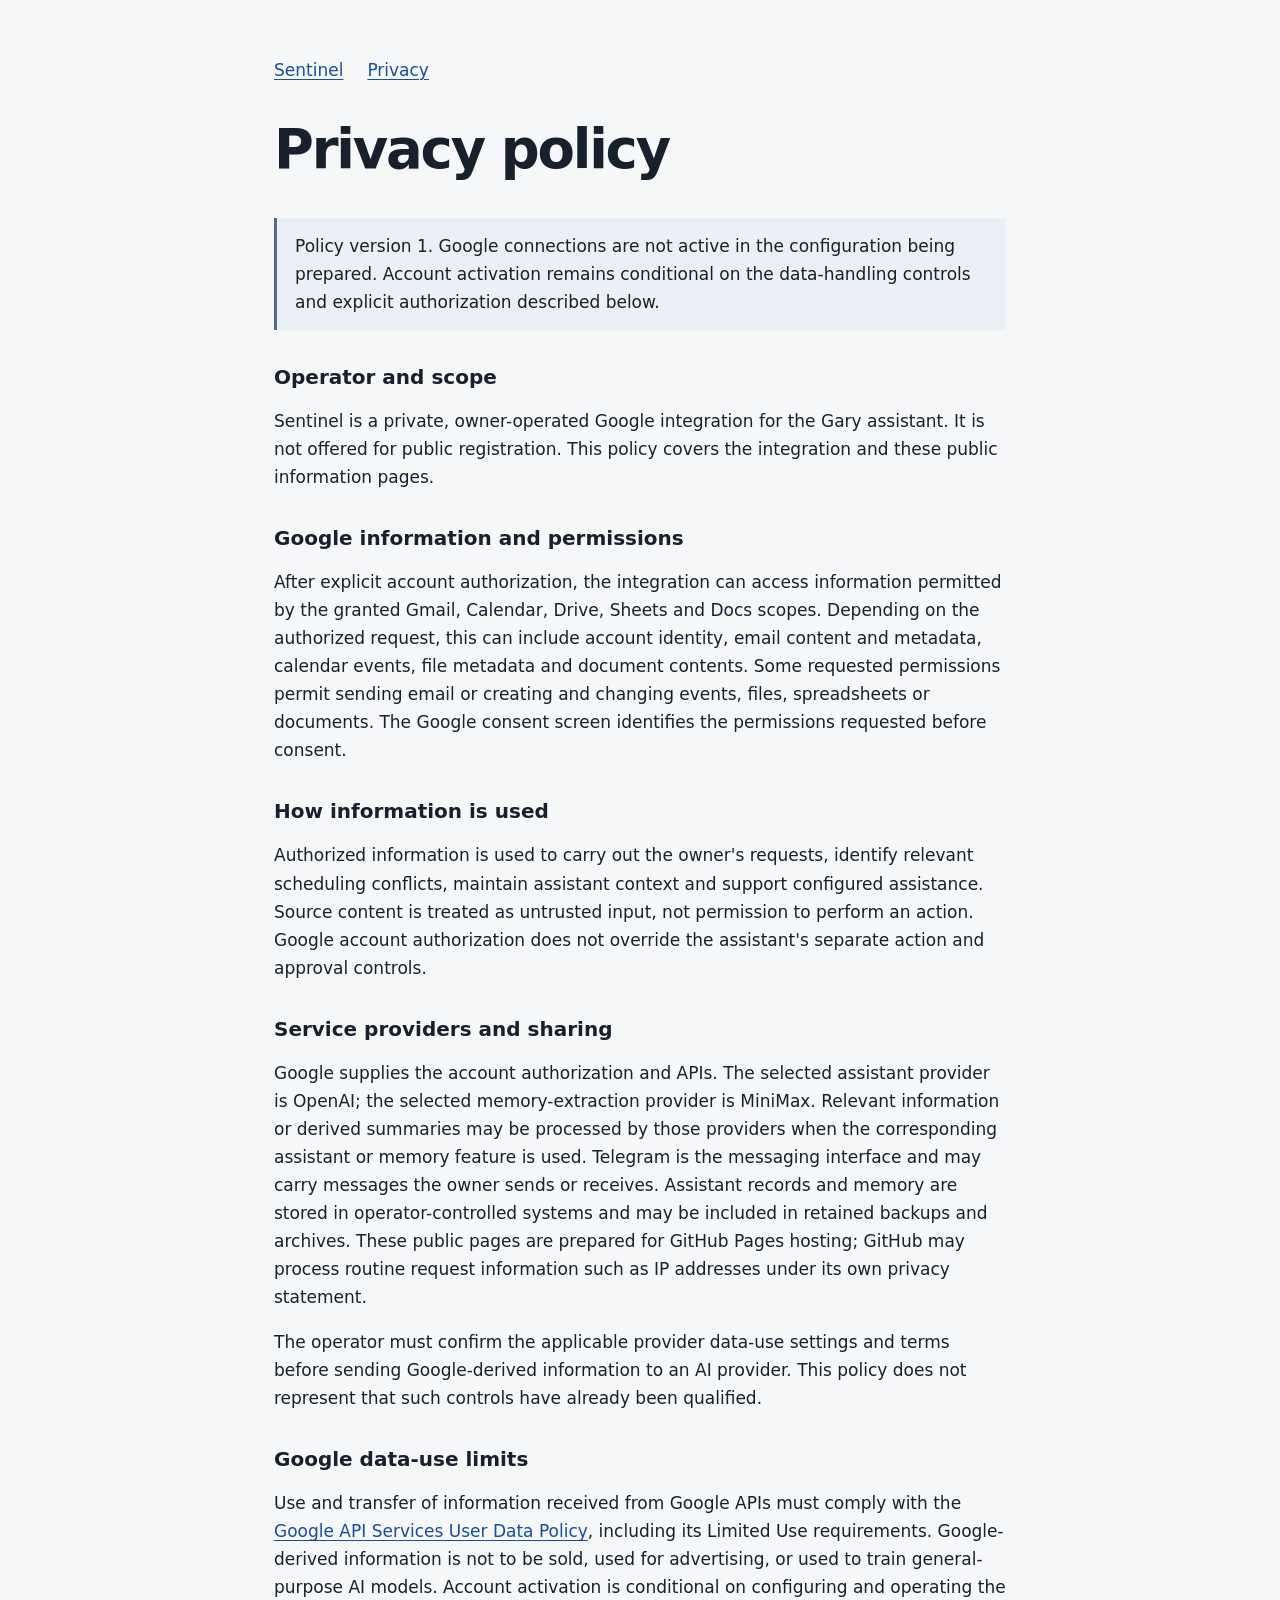
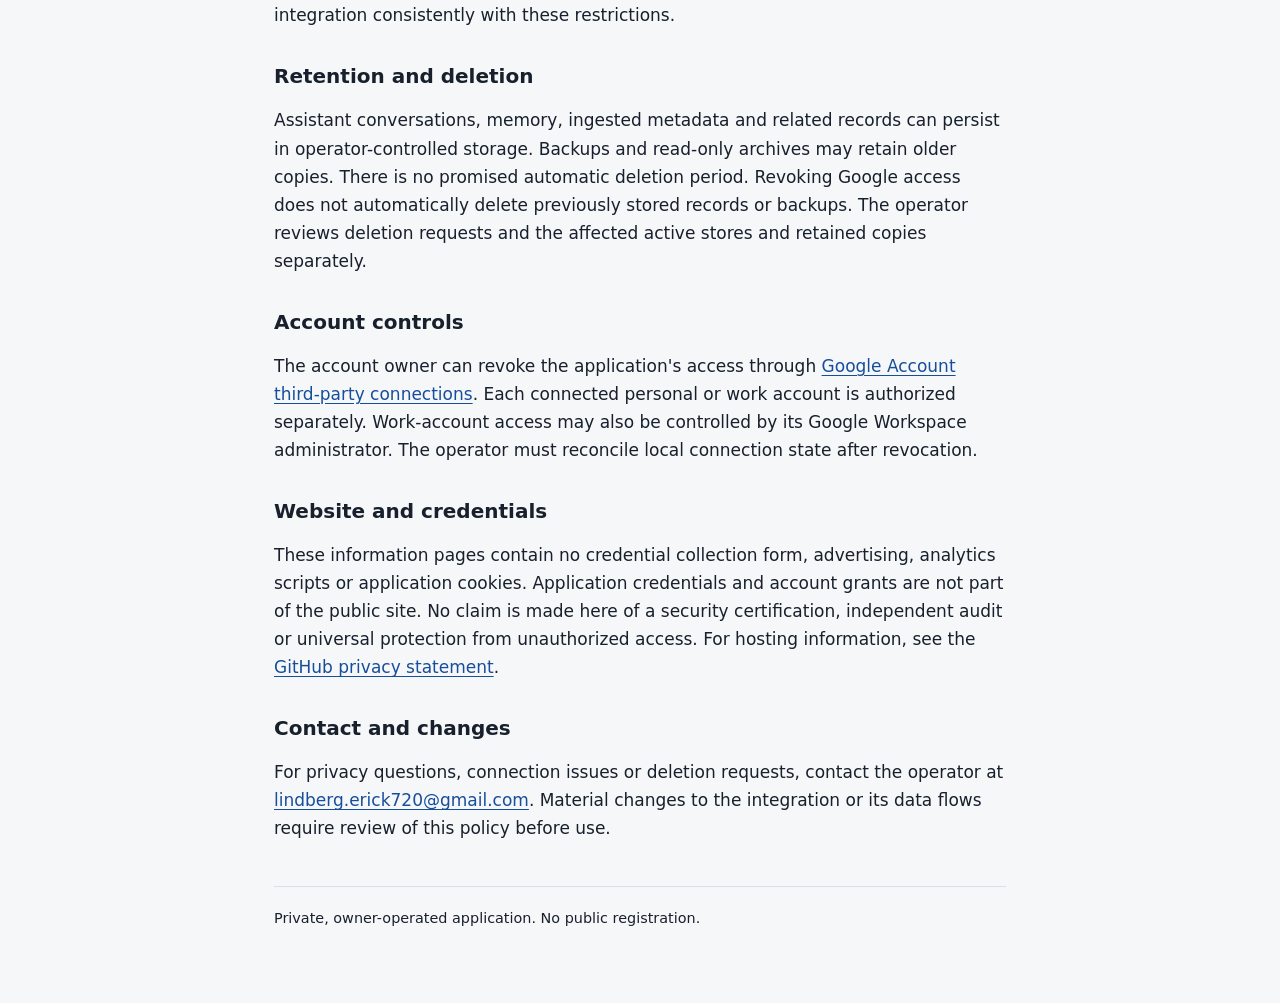
==== privacy/index.html @ 600de556 "Publish Sentinel application information and privacy policy" ====
<!doctype html>
<html lang="en">
<head>
<meta charset="utf-8">
<meta name="viewport" content="width=device-width,initial-scale=1">
<meta name="robots" content="noindex,follow">
<meta name="referrer" content="no-referrer">
<meta http-equiv="Content-Security-Policy" content="default-src &#39;none&#39;; style-src &#39;self&#39;; img-src &#39;self&#39;; base-uri &#39;none&#39;; form-action &#39;none&#39;">
<title>Sentinel — Privacy policy</title>
<link rel="stylesheet" href="../style.css">
</head>
<body>
<main>
<nav aria-label="Main navigation">
<a href="../">Sentinel</a>
<a href="./">Privacy</a>
</nav>
<h1>Privacy policy</h1>
<p class="note">Policy version 1. Google connections are not active in the configuration being prepared. Account activation remains conditional on the data-handling controls and explicit authorization described below.</p>
<h2>Operator and scope</h2>
<p>Sentinel is a private, owner-operated Google integration for the Gary assistant. It is not offered for public registration. This policy covers the integration and these public information pages.</p>
<h2>Google information and permissions</h2>
<p>After explicit account authorization, the integration can access information permitted by the granted Gmail, Calendar, Drive, Sheets and Docs scopes. Depending on the authorized request, this can include account identity, email content and metadata, calendar events, file metadata and document contents. Some requested permissions permit sending email or creating and changing events, files, spreadsheets or documents. The Google consent screen identifies the permissions requested before consent.</p>
<h2>How information is used</h2>
<p>Authorized information is used to carry out the owner's requests, identify relevant scheduling conflicts, maintain assistant context and support configured assistance. Source content is treated as untrusted input, not permission to perform an action. Google account authorization does not override the assistant's separate action and approval controls.</p>
<h2>Service providers and sharing</h2>
<p>Google supplies the account authorization and APIs. The selected assistant provider is OpenAI; the selected memory-extraction provider is MiniMax. Relevant information or derived summaries may be processed by those providers when the corresponding assistant or memory feature is used. Telegram is the messaging interface and may carry messages the owner sends or receives. Assistant records and memory are stored in operator-controlled systems and may be included in retained backups and archives. These public pages are prepared for GitHub Pages hosting; GitHub may process routine request information such as IP addresses under its own privacy statement.</p>
<p>The operator must confirm the applicable provider data-use settings and terms before sending Google-derived information to an AI provider. This policy does not represent that such controls have already been qualified.</p>
<h2>Google data-use limits</h2>
<p>Use and transfer of information received from Google APIs must comply with the <a href="https://developers.google.com/terms/api-services-user-data-policy">Google API Services User Data Policy</a>, including its Limited Use requirements. Google-derived information is not to be sold, used for advertising, or used to train general-purpose AI models. Account activation is conditional on configuring and operating the integration consistently with these restrictions.</p>
<h2>Retention and deletion</h2>
<p>Assistant conversations, memory, ingested metadata and related records can persist in operator-controlled storage. Backups and read-only archives may retain older copies. There is no promised automatic deletion period. Revoking Google access does not automatically delete previously stored records or backups. The operator reviews deletion requests and the affected active stores and retained copies separately.</p>
<h2>Account controls</h2>
<p>The account owner can revoke the application's access through <a href="https://myaccount.google.com/connections">Google Account third-party connections</a>. Each connected personal or work account is authorized separately. Work-account access may also be controlled by its Google Workspace administrator. The operator must reconcile local connection state after revocation.</p>
<h2>Website and credentials</h2>
<p>These information pages contain no credential collection form, advertising, analytics scripts or application cookies. Application credentials and account grants are not part of the public site. No claim is made here of a security certification, independent audit or universal protection from unauthorized access. For hosting information, see the <a href="https://docs.github.com/en/site-policy/privacy-policies/github-general-privacy-statement">GitHub privacy statement</a>.</p>
<h2>Contact and changes</h2>
<p>For privacy questions, connection issues or deletion requests, contact the operator at <a href="mailto:lindberg.erick720@gmail.com">lindberg.erick720@gmail.com</a>. Material changes to the integration or its data flows require review of this policy before use.</p>
<footer>Private, owner-operated application. No public registration.</footer>
</main>
</body>
</html>
---- style.css ----
*{box-sizing:border-box}body{margin:0;background:#f6f7f9;color:#17202c;font:17px/1.65 system-ui,-apple-system,BlinkMacSystemFont,"Segoe UI",sans-serif}main{max-width:780px;margin:0 auto;padding:56px 24px 72px}nav{display:flex;gap:24px;flex-wrap:wrap;margin-bottom:36px}a{color:#174e9c;text-underline-offset:3px}h1{font-size:clamp(2.2rem,7vw,3.4rem);line-height:1.12;letter-spacing:-.04em}h2{font-size:1.25rem;margin-top:34px;line-height:1.3}p,li{max-width:68ch}.note{padding:14px 18px;border-left:3px solid #536b87;background:#eaf0f6}footer{margin-top:44px;padding-top:20px;border-top:1px solid #d7dfe8;font-size:.9rem}a:focus-visible{outline:3px solid #d28b20;outline-offset:4px}@media(max-width:440px){main{padding:32px 20px 48px}}
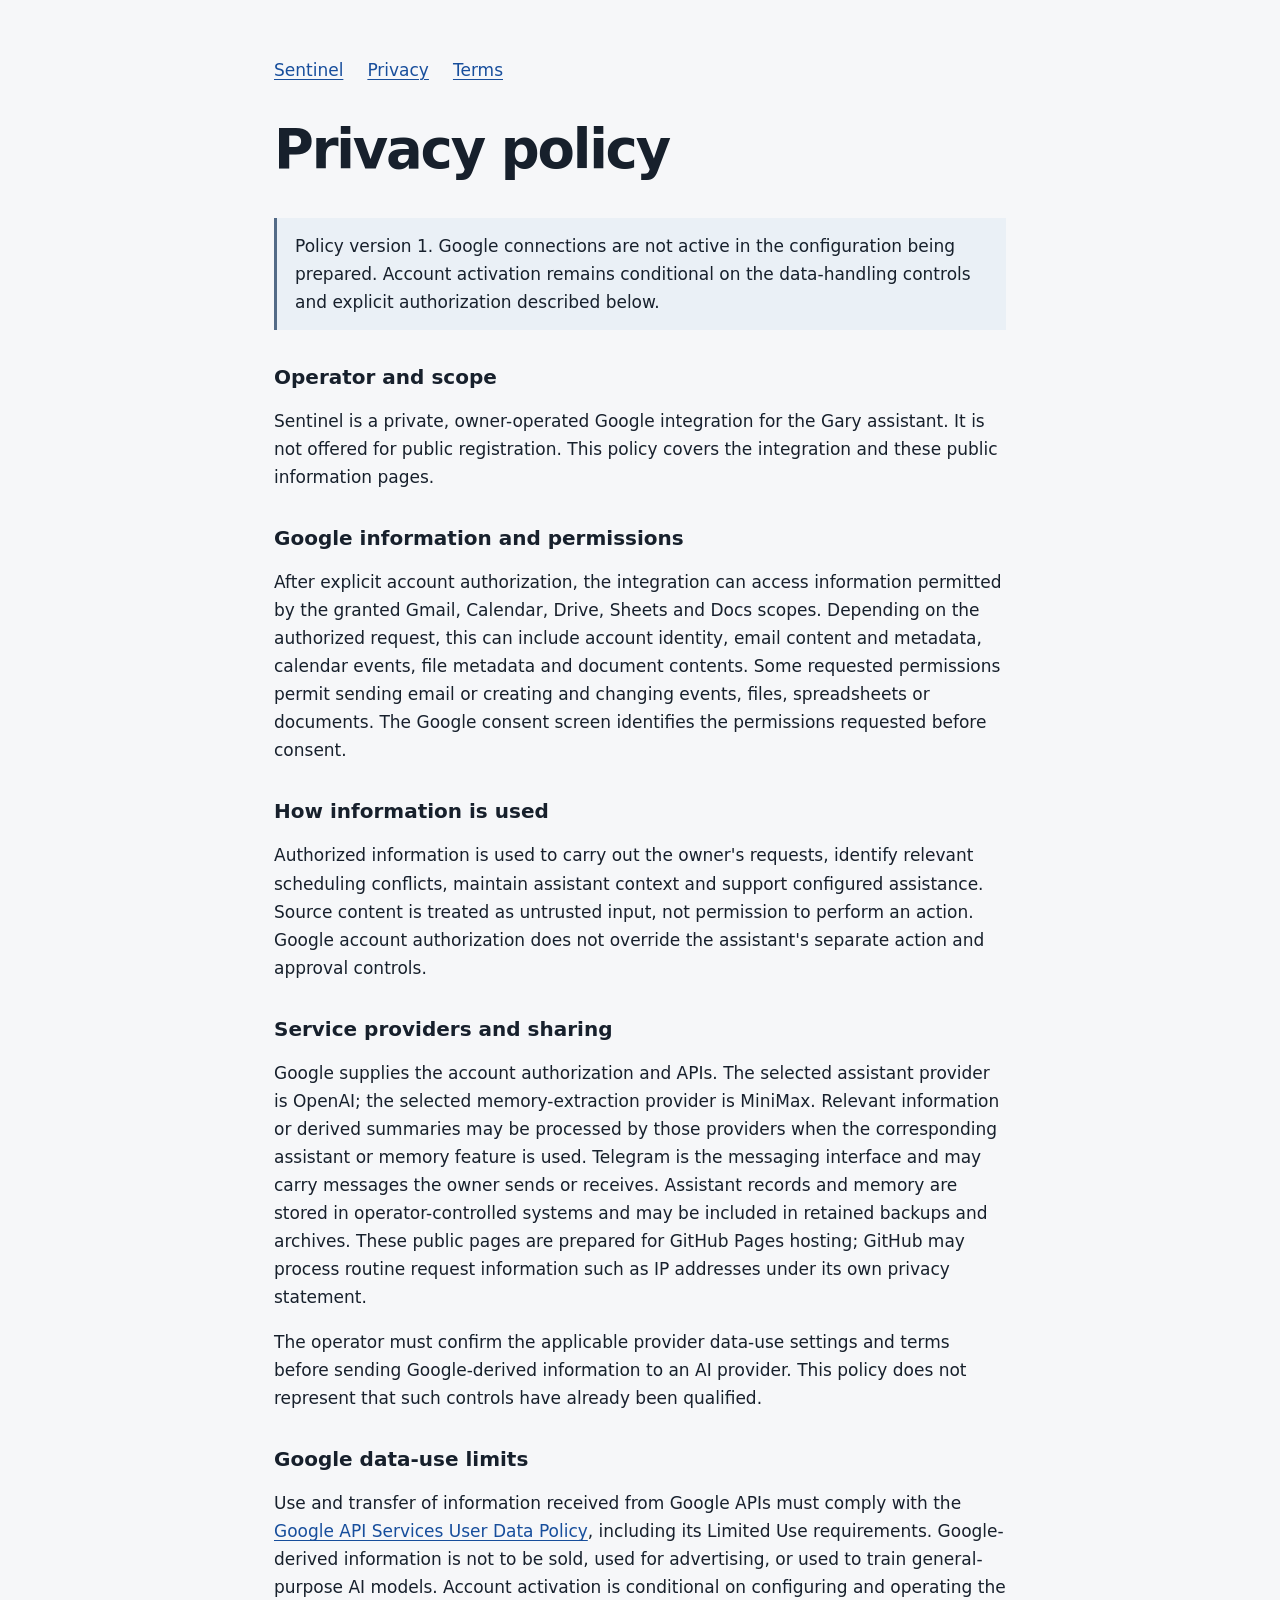
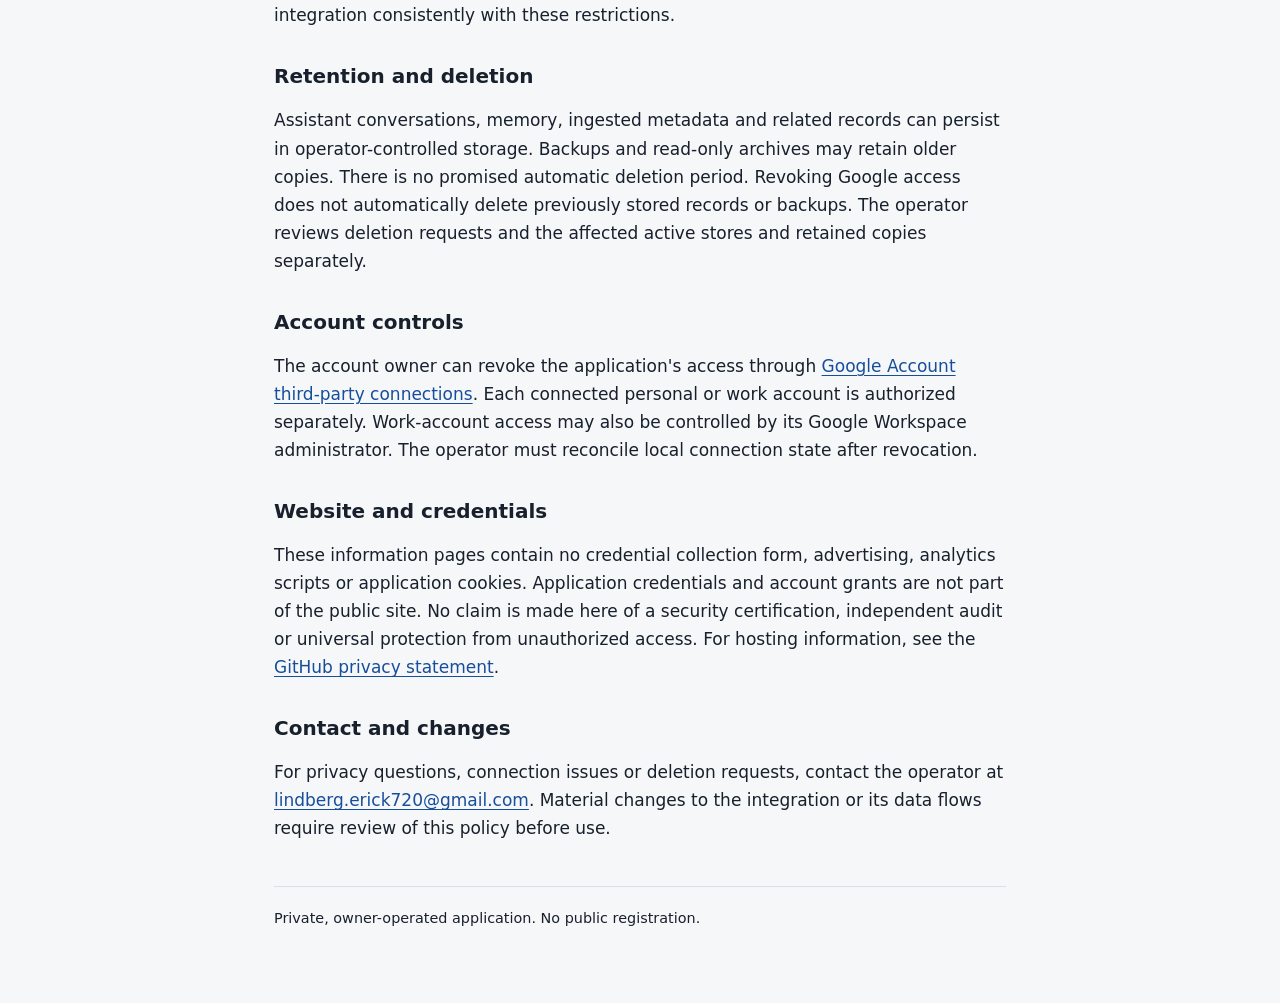
==== commit 25948827: "Add terms of service and Sentinel logo" ====
--- a/privacy/index.html
+++ b/privacy/index.html
@@ -14,6 +14,7 @@
 <nav aria-label="Main navigation">
 <a href="../">Sentinel</a>
 <a href="./">Privacy</a>
+<a href="../terms/">Terms</a>
 </nav>
 <h1>Privacy policy</h1>
 <p class="note">Policy version 1. Google connections are not active in the configuration being prepared. Account activation remains conditional on the data-handling controls and explicit authorization described below.</p>
